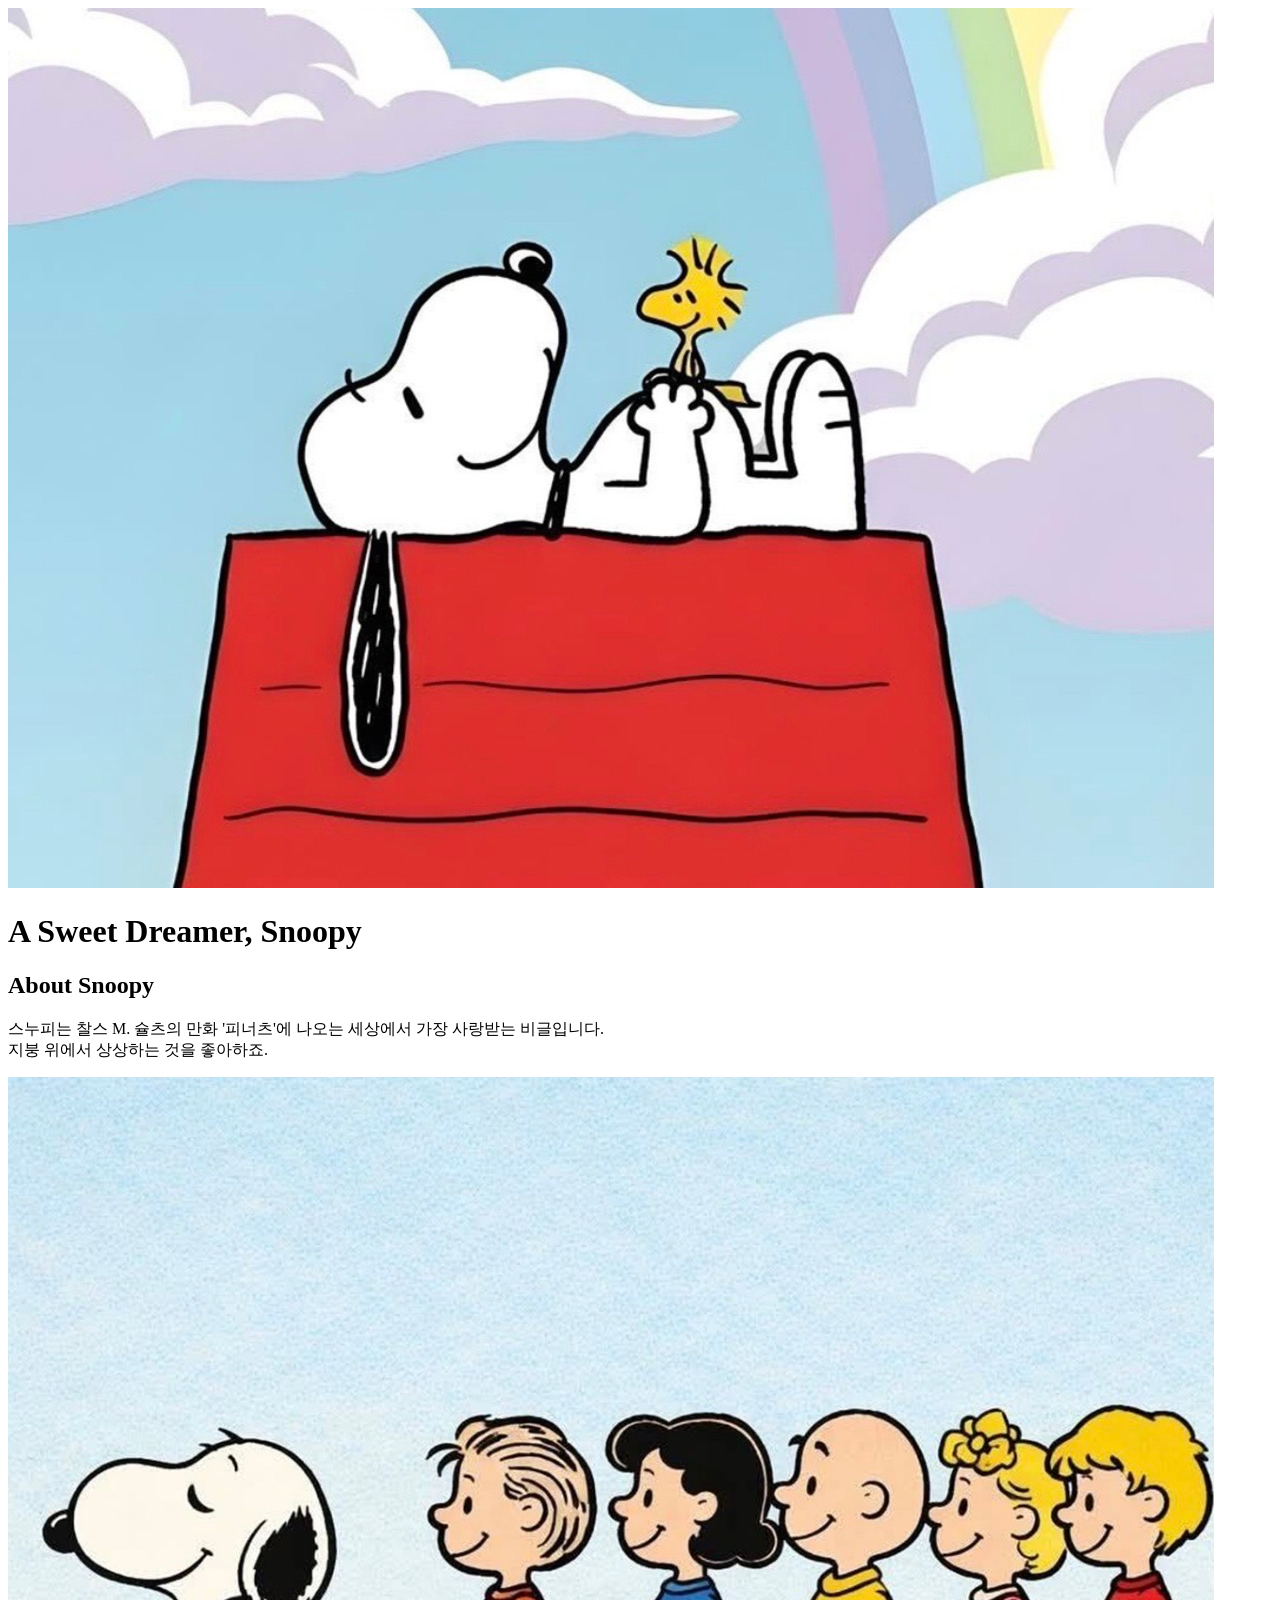
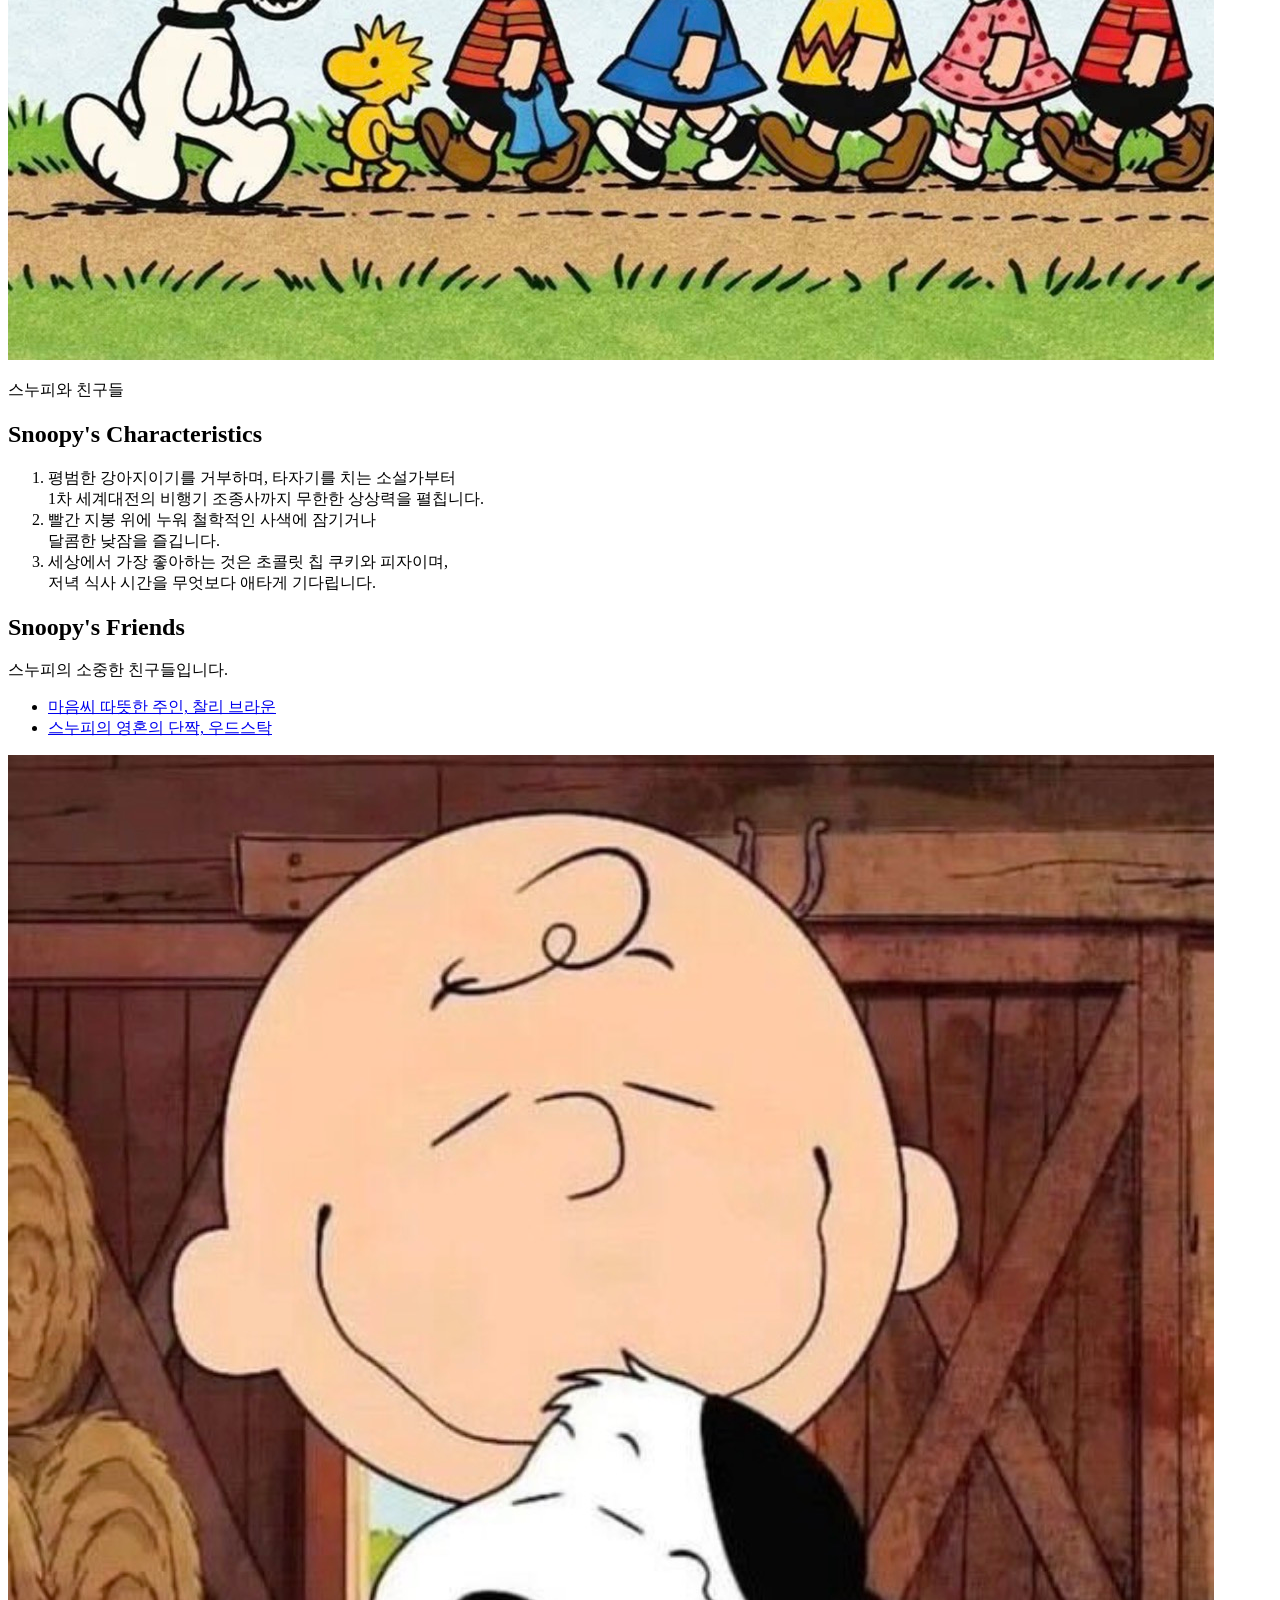
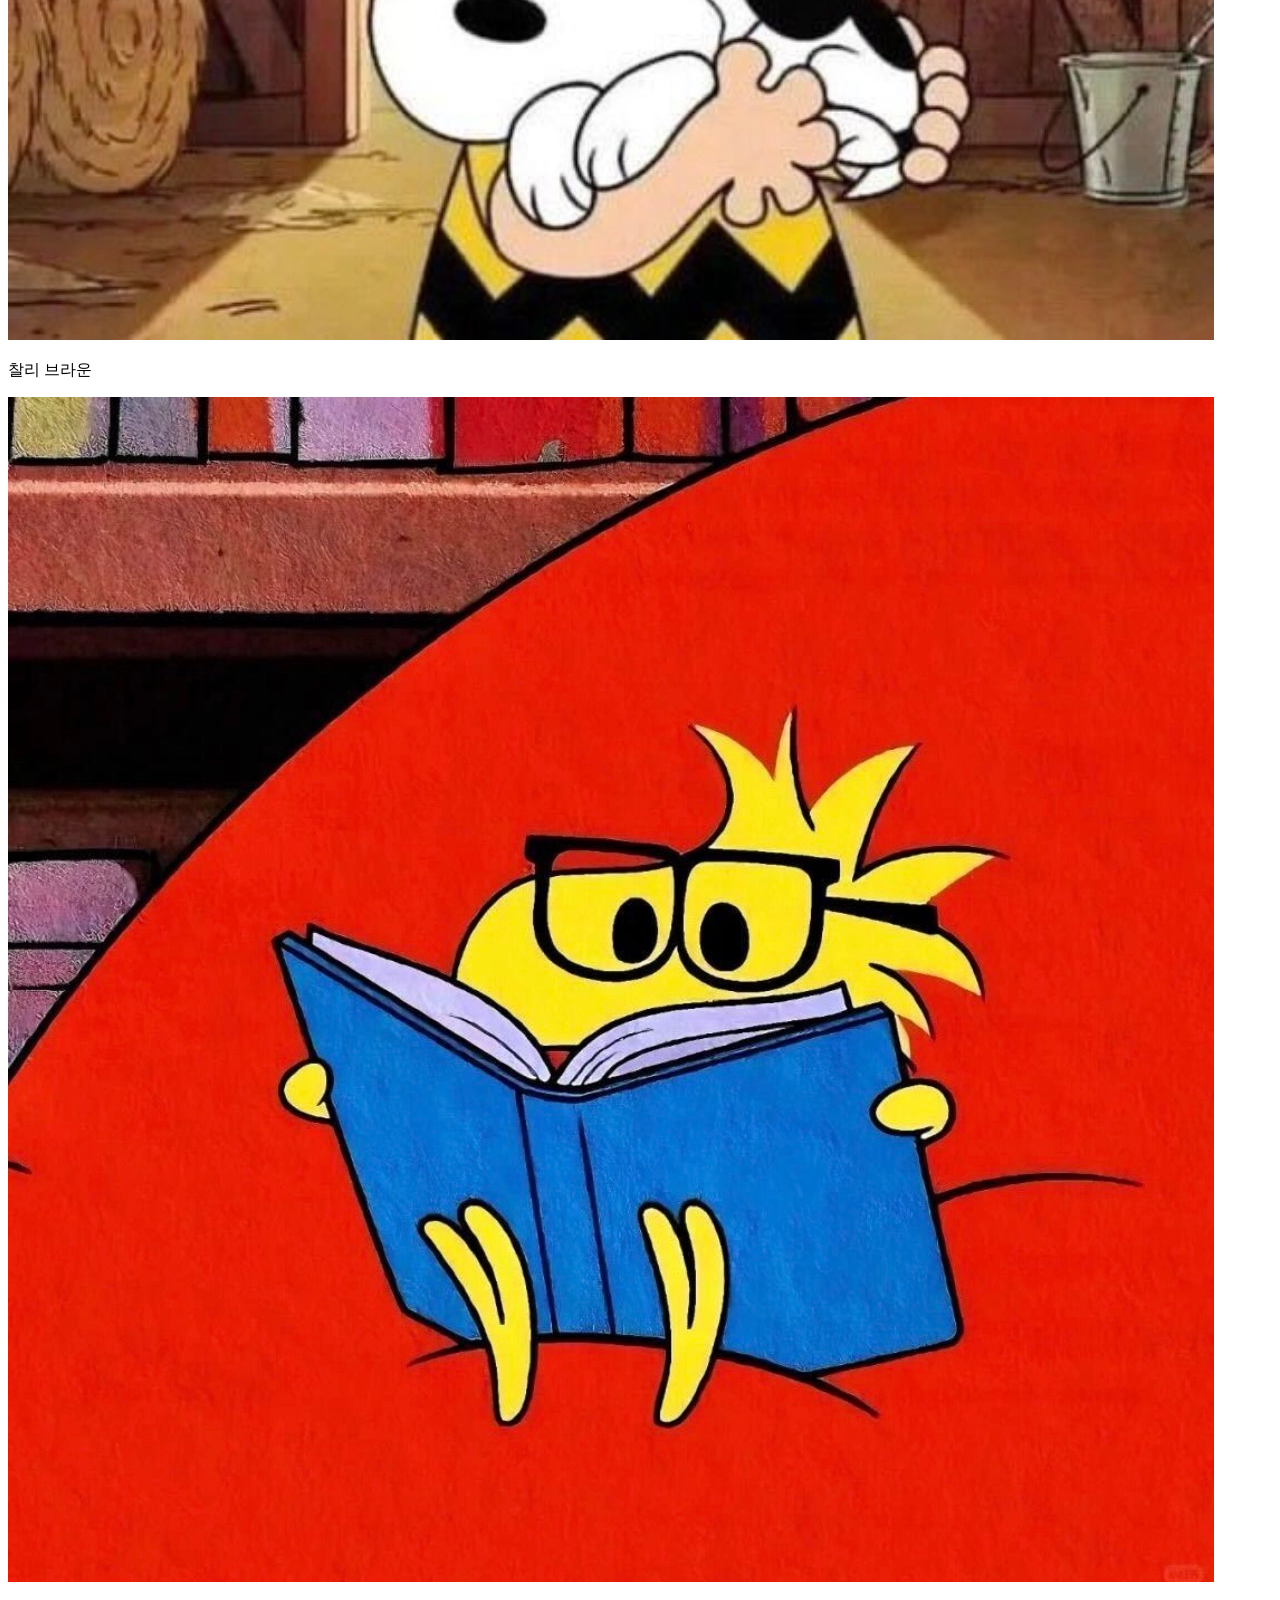
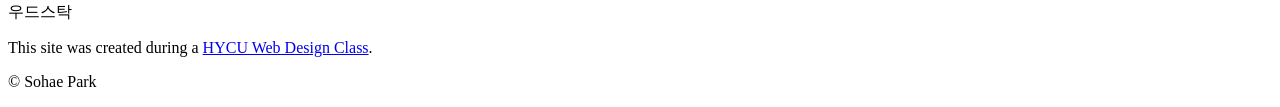
==== index.html @ 7eacfc7a "Create index.html" ====
<!DOCTYPE html>
<html lang="ko">
<head>
    <meta charset="utf-8">
    <meta name="description" content="세상에서 가장 사랑받는 비글, 스누피와 친구들을 소개하는 페이지입니다!">
    <title>Snoopy's World</title>
    <link rel="icon" href="images/snoopy.jpg">
    <link rel="preconnect" href="https://fonts.googleapis.com">
    <link rel="preconnect" href="https://fonts.gstatic.com" crossorigin>
    <link href="https://fonts.googleapis.com/css2?family=Jua&display=swap" rel="stylesheet">
    <link rel="stylesheet" href="css/hero.css">
</head>
<body>
    <header>
        <div class="sky-background">
            <div class="cloud cloud-1"></div>
            <div class="cloud cloud-2"></div>
            <div class="cloud cloud-3"></div>
        </div>
        <div class="header-content">
            <img src="images/snoopy.jpg" alt="스누피 프로필 사진" class="profile-pic">
            <h1>A Sweet Dreamer, Snoopy</h1>
        </div>
    </header>

    <main>
        <section>
            <h2>About Snoopy</h2>
            <p>스누피는 찰스 M. 슐츠의 만화 '피너츠'에 나오는 세상에서 가장 사랑받는 비글입니다.<br>지붕 위에서 상상하는 것을 좋아하죠.</p>
            <img src="images/all_friends.jpg" alt="피너츠 친구들 전체 사진" class="main-pic">
            <p class="caption">스누피와 친구들</p>
        </section>

        <section class="char-section">
            <h2>Snoopy's Characteristics</h2>
            <ol>
                <li>평범한 강아지이기를 거부하며, 타자기를 치는 소설가부터<br>1차 세계대전의 비행기 조종사까지 무한한 상상력을 펼칩니다.</li>
                <li>빨간 지붕 위에 누워 철학적인 사색에 잠기거나<br>달콤한 낮잠을 즐깁니다.</li>
                <li>세상에서 가장 좋아하는 것은 초콜릿 칩 쿠키와 피자이며, <br>저녁 식사 시간을 무엇보다 애타게 기다립니다.</li>
            </ol>
        </section>

        <section class="friends-section">
            <h2>Snoopy's Friends</h2>
            <p>스누피의 소중한 친구들입니다.</p>
            <ul>
                <li><a href="charlie.html">마음씨 따뜻한 주인, 찰리 브라운</a></li>
                <li><a href="woodstock.html">스누피의 영혼의 단짝, 우드스탁</a></li>
            </ul>
            <div class="friend-photos">
                <div class="friend-card">
                    <a href="charlie.html">
                        <img src="images/charlie.jpg" alt="찰리 브라운">
                    </a>
                    <p>찰리 브라운</p>
                </div>
                <div class="friend-card">
                    <a href="woodstock.html">
                        <img src="images/woodstock.jpg" alt="우드스탁">
                    </a>
                    <p>우드스탁</p>
                </div>
            </div>
        </section>
    </main>

    <footer>
        <p>This site was created during a <a href="https://www.hycu.ac.kr/user/nd/mainView.do" target="_blank">HYCU Web Design Class</a>.</p>
        <p>&copy; Sohae Park</p>
    </footer>
</body>
</html>
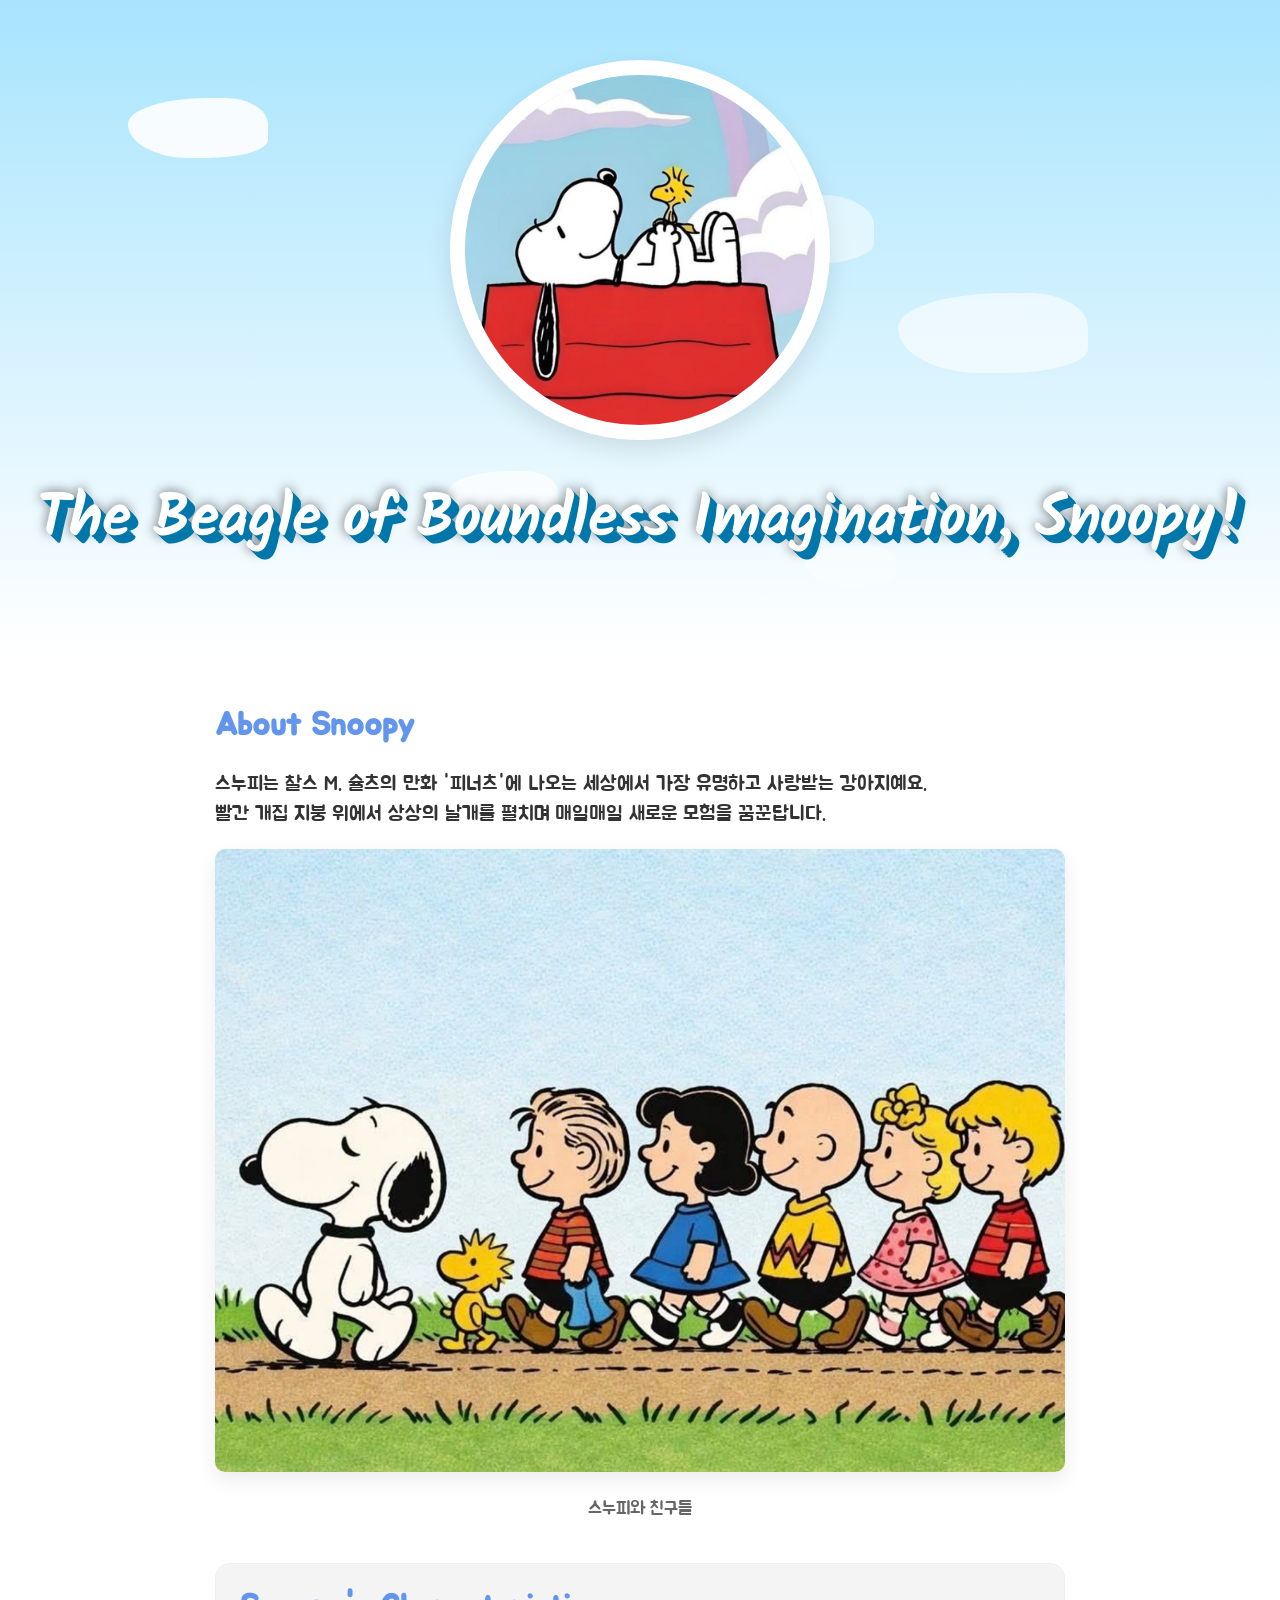
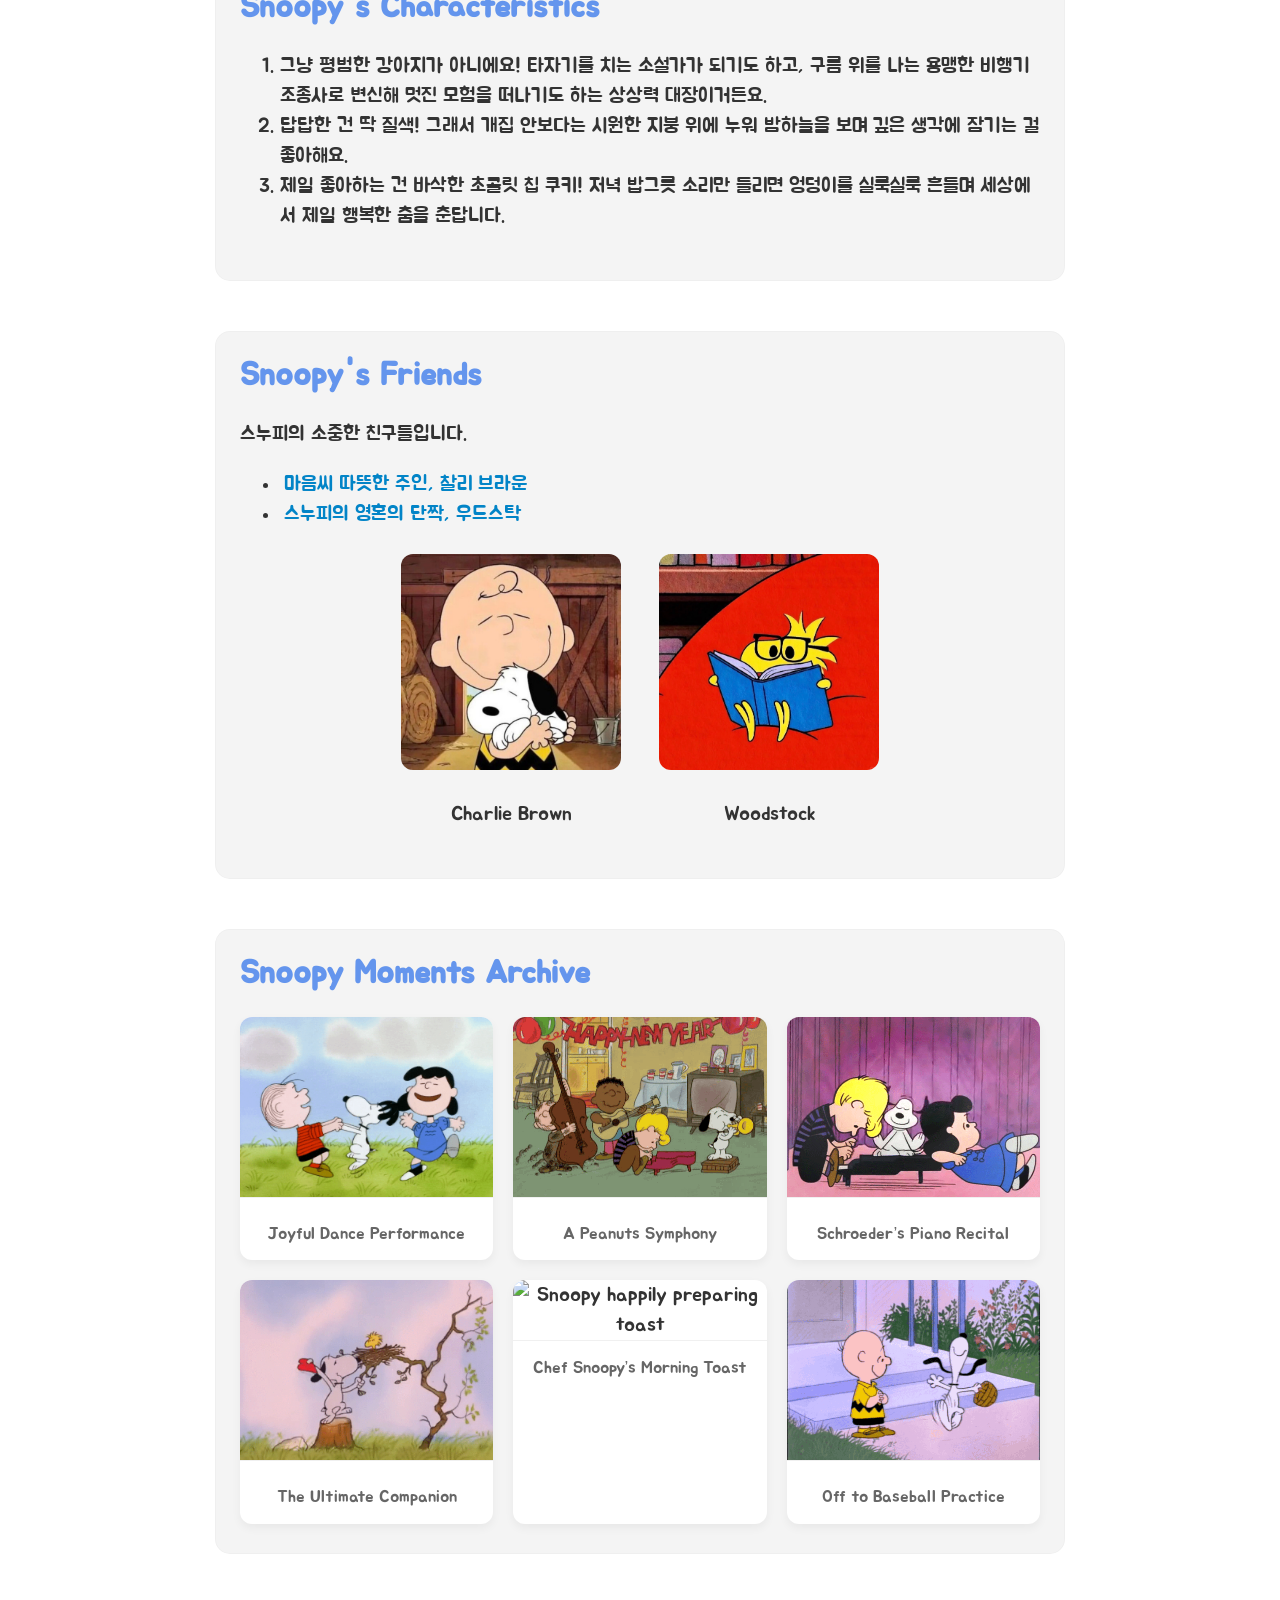
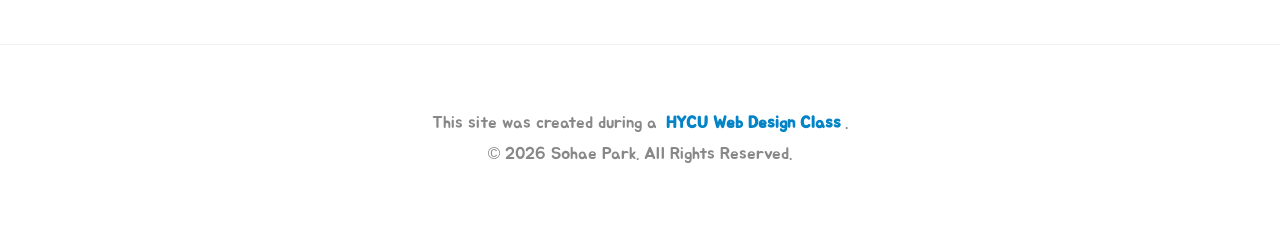
==== commit abdcc892: "Add files via upload Final Build: Refined User Interface and Fixed Navigation Logic" ====
--- a/index.html
+++ b/index.html
@@ -2,12 +2,20 @@
 <html lang="ko">
 <head>
     <meta charset="utf-8">
-    <meta name="description" content="세상에서 가장 사랑받는 비글, 스누피와 친구들을 소개하는 페이지입니다!">
+    <meta name="viewport" content="width=device-width, initial-scale=1.0">
+    <meta name="description" content="세상에서 가장 사랑받는 비글, 스누피와 친구들을 소개하는 아카이브 페이지입니다!">
+    
+    <meta property="og:title" content="Snoopy's World - Archive">
+    <meta property="og:description" content="스누피와 친구들의 소중한 순간들을 만나보세요.">
+    <meta property="og:image" content="images/snoopy.jpg">
+    <meta property="og:url" content="https://www.hycu.ac.kr">
+
     <title>Snoopy's World</title>
     <link rel="icon" href="images/snoopy.jpg">
+    
     <link rel="preconnect" href="https://fonts.googleapis.com">
     <link rel="preconnect" href="https://fonts.gstatic.com" crossorigin>
-    <link href="https://fonts.googleapis.com/css2?family=Jua&display=swap" rel="stylesheet">
+    <link href="https://fonts.googleapis.com/css2?family=Jua&family=Kalam:wght@700&display=swap" rel="stylesheet">
     <link rel="stylesheet" href="css/hero.css">
 </head>
 <body>
@@ -16,57 +24,91 @@
             <div class="cloud cloud-1"></div>
             <div class="cloud cloud-2"></div>
             <div class="cloud cloud-3"></div>
+            <div class="cloud cloud-4"></div>
+            <div class="cloud cloud-5"></div>
         </div>
         <div class="header-content">
-            <img src="images/snoopy.jpg" alt="스누피 프로필 사진" class="profile-pic">
-            <h1>A Sweet Dreamer, Snoopy</h1>
+            <img src="images/snoopy.jpg" alt="Snoopy profile resting on a doghouse" class="profile-pic">
+            <h1>The Beagle of Boundless Imagination, Snoopy!</h1>
         </div>
     </header>
 
     <main>
-        <section>
-            <h2>About Snoopy</h2>
-            <p>스누피는 찰스 M. 슐츠의 만화 '피너츠'에 나오는 세상에서 가장 사랑받는 비글입니다.<br>지붕 위에서 상상하는 것을 좋아하죠.</p>
-            <img src="images/all_friends.jpg" alt="피너츠 친구들 전체 사진" class="main-pic">
-            <p class="caption">스누피와 친구들</p>
-        </section>
+        <article>
+            <section>
+                <h2>About Snoopy</h2>
+                <p>스누피는 찰스 M. 슐츠의 만화 '피너츠'에 나오는 세상에서 가장 유명하고 사랑받는 강아지예요.<br>빨간 개집 지붕 위에서 상상의 날개를 펼치며 매일매일 새로운 모험을 꿈꾼답니다.</p>
+                <img src="images/all_friends.jpg" alt="The Peanuts gang walking together in a row" class="main-pic">
+                <p class="caption">스누피와 친구들</p>
+            </section>
 
-        <section class="char-section">
-            <h2>Snoopy's Characteristics</h2>
-            <ol>
-                <li>평범한 강아지이기를 거부하며, 타자기를 치는 소설가부터<br>1차 세계대전의 비행기 조종사까지 무한한 상상력을 펼칩니다.</li>
-                <li>빨간 지붕 위에 누워 철학적인 사색에 잠기거나<br>달콤한 낮잠을 즐깁니다.</li>
-                <li>세상에서 가장 좋아하는 것은 초콜릿 칩 쿠키와 피자이며, <br>저녁 식사 시간을 무엇보다 애타게 기다립니다.</li>
-            </ol>
-        </section>
+            <section class="char-section box-container">
+                <h2>Snoopy's Characteristics</h2>
+                <ol>
+                    <li>그냥 평범한 강아지가 아니에요! 타자기를 치는 소설가가 되기도 하고, 구름 위를 나는 용맹한 비행기 조종사로 변신해 멋진 모험을 떠나기도 하는 상상력 대장이거든요.</li>
+                    <li>답답한 건 딱 질색! 그래서 개집 안보다는 시원한 지붕 위에 누워 밤하늘을 보며 깊은 생각에 잠기는 걸 좋아해요.</li>
+                    <li>제일 좋아하는 건 바삭한 초콜릿 칩 쿠키! 저녁 밥그릇 소리만 들리면 엉덩이를 실룩실룩 흔들며 세상에서 제일 행복한 춤을 춘답니다.</li>
+                </ol>
+            </section>
 
-        <section class="friends-section">
-            <h2>Snoopy's Friends</h2>
-            <p>스누피의 소중한 친구들입니다.</p>
-            <ul>
-                <li><a href="charlie.html">마음씨 따뜻한 주인, 찰리 브라운</a></li>
-                <li><a href="woodstock.html">스누피의 영혼의 단짝, 우드스탁</a></li>
-            </ul>
-            <div class="friend-photos">
-                <div class="friend-card">
-                    <a href="charlie.html">
-                        <img src="images/charlie.jpg" alt="찰리 브라운">
-                    </a>
-                    <p>찰리 브라운</p>
+            <section class="friends-section box-container">
+                <h2>Snoopy's Friends</h2>
+                <p>스누피의 소중한 친구들입니다.</p>
+                <ul>
+                    <li><a href="charlie.html">마음씨 따뜻한 주인, 찰리 브라운</a></li>
+                    <li><a href="woodstock.html">스누피의 영혼의 단짝, 우드스탁</a></li>
+                </ul>
+                <div class="friend-photos">
+                    <div class="friend-card">
+                        <a href="charlie.html">
+                            <img src="images/charlie.jpg" alt="Charlie Brown hugging Snoopy">
+                        </a>
+                        <p>Charlie Brown</p>
+                    </div>
+                    <div class="friend-card">
+                        <a href="woodstock.html">
+                            <img src="images/woodstock.jpg" alt="Woodstock wearing glasses and reading a book">
+                        </a>
+                        <p>Woodstock</p>
+                    </div>
                 </div>
-                <div class="friend-card">
-                    <a href="woodstock.html">
-                        <img src="images/woodstock.jpg" alt="우드스탁">
-                    </a>
-                    <p>우드스탁</p>
+            </section>
+
+            <section class="archive-section box-container">
+                <h2>Snoopy Moments Archive</h2>
+                <div class="archive-grid">
+                    <div class="archive-item">
+                        <img src="images/snoopy-dance.gif" alt="Snoopy dancing with Lucy">
+                        <p>Joyful Dance Performance</p>
+                    </div>
+                    <div class="archive-item">
+                        <img src="images/peanuts-band.gif" alt="Snoopy and friends playing musical instruments">
+                        <p>A Peanuts Symphony</p>
+                    </div>
+                    <div class="archive-item">
+                        <img src="images/peanuts-gang.gif" alt="Schroeder playing the piano for the gang">
+                        <p>Schroeder’s Piano Recital</p>
+                    </div>
+                    <div class="archive-item">
+                        <img src="images/snoopy-woodstock.gif" alt="Snoopy looking at Woodstock in a nest">
+                        <p>The Ultimate Companion</p>
+                    </div>
+                    <div class="archive-item">
+                        <img src="images/snoopy-breakfast.gif" alt="Snoopy happily preparing toast">
+                        <p>Chef Snoopy’s Morning Toast</p>
+                    </div>
+                    <div class="archive-item">
+                        <img src="images/snoopy-baseball.gif" alt="Charlie Brown and Snoopy walking with a baseball glove">
+                        <p>Off to Baseball Practice</p>
+                    </div>
                 </div>
-            </div>
-        </section>
+            </section>
+        </article>
     </main>
 
     <footer>
-        <p>This site was created during a <a href="https://www.hycu.ac.kr/user/nd/mainView.do" target="_blank">HYCU Web Design Class</a>.</p>
-        <p>&copy; Sohae Park</p>
+        <p>This site was created during a <a href="https://www.hycu.ac.kr" target="_blank" rel="noopener noreferrer">HYCU Web Design Class</a>.</p>
+        <p>&copy; 2026 Sohae Park. All Rights Reserved.</p>
     </footer>
 </body>
-</html>
+</html>
--- a/css/hero.css
+++ b/css/hero.css
@@ -0,0 +1,126 @@
+:root {
+  --color-text-primary: #333333;
+  --color-accent: #6495ED;
+  --color-link: #0284c7;
+  --color-link-hover: #fef08a;
+  --color-caption: #666666;
+  --bg-sky-top: #A7E4FD; 
+  --bg-sky-bottom: #FFFFFF; 
+  --bg-section: #f4f4f4;
+  --font-main: "Jua", sans-serif;
+  --color-anim-title-blue-shadow: #0077AA; 
+}
+
+/* 📍 UX 보완: 부드러운 스크롤 효과 추가 */
+html {
+  scroll-behavior: smooth;
+}
+
+body {
+  margin: 0;
+  padding: 0;
+  font-family: var(--font-main);
+  font-size: 20px;
+  color: var(--color-text-primary);
+  line-height: 1.5;
+  -webkit-font-smoothing: antialiased; /* 폰트 렌더링 최적화 */
+}
+
+header {
+  position: relative;
+  overflow: hidden;
+  text-align: center;
+  padding: 60px 0 40px 0;
+}
+
+.sky-background {
+  position: absolute;
+  top: 0;
+  left: 0;
+  width: 100%;
+  height: 100%;
+  background: linear-gradient(180deg, var(--bg-sky-top) 0%, var(--bg-sky-bottom) 100%);
+  z-index: 0;
+}
+
+/* Cloud Animation: 버블형 디자인 유지 및 애니메이션 최적화 */
+.cloud {
+  position: absolute;
+  background: #ffffff;
+  border-radius: 65% 35% 50% 50% / 50% 50% 35% 65%;
+  opacity: 0.9;
+  filter: blur(0.5px);
+}
+
+.cloud-1 { width: 140px; height: 60px; top: 15%; left: 10%; animation: floatTwo 6s ease-in-out infinite; }
+.cloud-2 { width: 190px; height: 80px; top: 45%; right: 15%; opacity: 0.6; animation: floatTwo 8s ease-in-out infinite; }
+.cloud-3 { width: 110px; height: 50px; bottom: 20%; left: 35%; opacity: 0.7; animation: floatThree 7s ease-in-out infinite; }
+.cloud-4 { width: 170px; height: 70px; top: 30%; left: 55%; opacity: 0.5; animation: floatTwo 9s ease-in-out infinite reverse; }
+.cloud-5 { width: 90px; height: 40px; bottom: 10%; right: 30%; opacity: 0.4; animation: floatThree 10s ease-in-out infinite; }
+
+@keyframes floatTwo { 0%, 100% { transform: translateY(0) scale(1); } 50% { transform: translateY(-25px) scale(0.97); } }
+@keyframes floatThree { 0%, 100% { transform: translateY(0) scale(1); } 50% { transform: translateY(-15px) scale(1.02); } }
+
+.header-content { position: relative; z-index: 1; }
+.profile-pic { width: 350px; height: 350px; border-radius: 50%; object-fit: cover; border: 15px solid white; box-shadow: 0 10px 25px rgba(0,0,0,0.1); }
+
+header h1 {
+  margin-top: 20px;
+  font-size: 3em; 
+  font-family: 'Kalam', cursive;
+  font-weight: 700;
+  color: #ffffff;
+  text-shadow: 2px 2px 0 var(--color-anim-title-blue-shadow), 4px 4px 0 var(--color-anim-title-blue-shadow), 6px 6px 0 var(--color-anim-title-blue-shadow), 8px 8px 0 var(--color-anim-title-blue-shadow), 0 0 12px rgba(0, 0, 0, 0.6); 
+  line-height: 1.2; letter-spacing: -0.01em; padding: 15px 0; 
+}
+
+main { max-width: 850px; margin: 0 auto; padding: 40px 20px; }
+h2 { font-size: 32px; color: var(--color-accent); margin: 10px 10px 20px 0; }
+
+.main-pic { width: 100%; height: auto; border-radius: 10px; box-shadow: 0 8px 20px rgba(0,0,0,0.08); }
+p.caption { color: var(--color-caption); font-size: 0.9em; margin: 15px 0 40px 0; text-align: center; }
+
+/* 📍 리팩토링: 공통 박스 레이아웃의 시각적 안정성 강화 */
+.box-container {
+  background-color: var(--bg-section);
+  border-radius: 15px;
+  padding: 10px 25px 30px 25px;
+  margin-bottom: 50px;
+  box-shadow: inset 0 0 0 1px rgba(0,0,0,0.02); /* 미세한 테두리로 디테일 추가 */
+}
+
+.friend-photos { display: flex; flex-wrap: wrap; gap: 30px; margin-top: 25px; justify-content: center; }
+.friend-card { text-align: center; }
+.friend-card img { width: 220px; height: auto; border-radius: 12px; transition: all 0.3s cubic-bezier(0.4, 0, 0.2, 1); }
+.friend-card img:hover { transform: scale(1.03); box-shadow: 0 12px 24px rgba(0,0,0,0.12); }
+
+a { color: var(--color-link); text-decoration: none; transition: all 0.2s ease; padding: 2px 4px; border-radius: 4px; }
+a:hover { background-color: var(--color-link-hover); color: var(--color-text-primary); }
+
+/* 📍 UX 보완: 클릭 시 눌리는 피드백 추가 */
+.back-btn { 
+    display: inline-block; margin-top: 20px; padding: 14px 30px; 
+    background-color: #bae6fd; color: #0369a1; 
+    border: none; border-radius: 30px; font-weight: bold; 
+    transition: all 0.2s ease; box-shadow: 0 4px 6px rgba(0,0,0,0.05); 
+}
+.back-btn:hover { background-color: #7dd3fc; transform: translateY(-2px); box-shadow: 0 6px 12px rgba(0,0,0,0.1); }
+.back-btn:active { transform: translateY(1px); box-shadow: 0 2px 4px rgba(0,0,0,0.05); }
+
+/* 📍 Grid Layout 최적화 */
+.archive-grid { display: grid; grid-template-columns: repeat(3, 1fr); gap: 20px; margin-top: 20px; }
+.archive-item { 
+    background-color: #ffffff; border-radius: 12px; overflow: hidden; 
+    box-shadow: 0 4px 10px rgba(0,0,0,0.05); text-align: center; 
+    transition: all 0.3s ease; 
+}
+.archive-item:hover { transform: translateY(-5px); box-shadow: 0 15px 30px rgba(0,0,0,0.1); }
+.archive-item img { width: 100%; height: 180px; object-fit: cover; border-bottom: 1px solid #f0f0f0; }
+.archive-item p { font-size: 0.85em; color: #666666; margin: 15px 10px; line-height: 1.4; }
+
+@media (max-width: 768px) { .archive-grid { grid-template-columns: repeat(2, 1fr); } main { padding: 20px; } }
+@media (max-width: 480px) { .archive-grid { grid-template-columns: 1fr; } .profile-pic { width: 280px; height: 280px; } }
+
+footer { background-color: var(--bg-sky-bottom); color: #888; text-align: center; padding: 60px 20px; font-size: 0.85em; border-top: 1px solid #f0f0f0; }
+footer p { margin: 5px 0; }
+footer a { color: var(--color-link); font-weight: bold; }
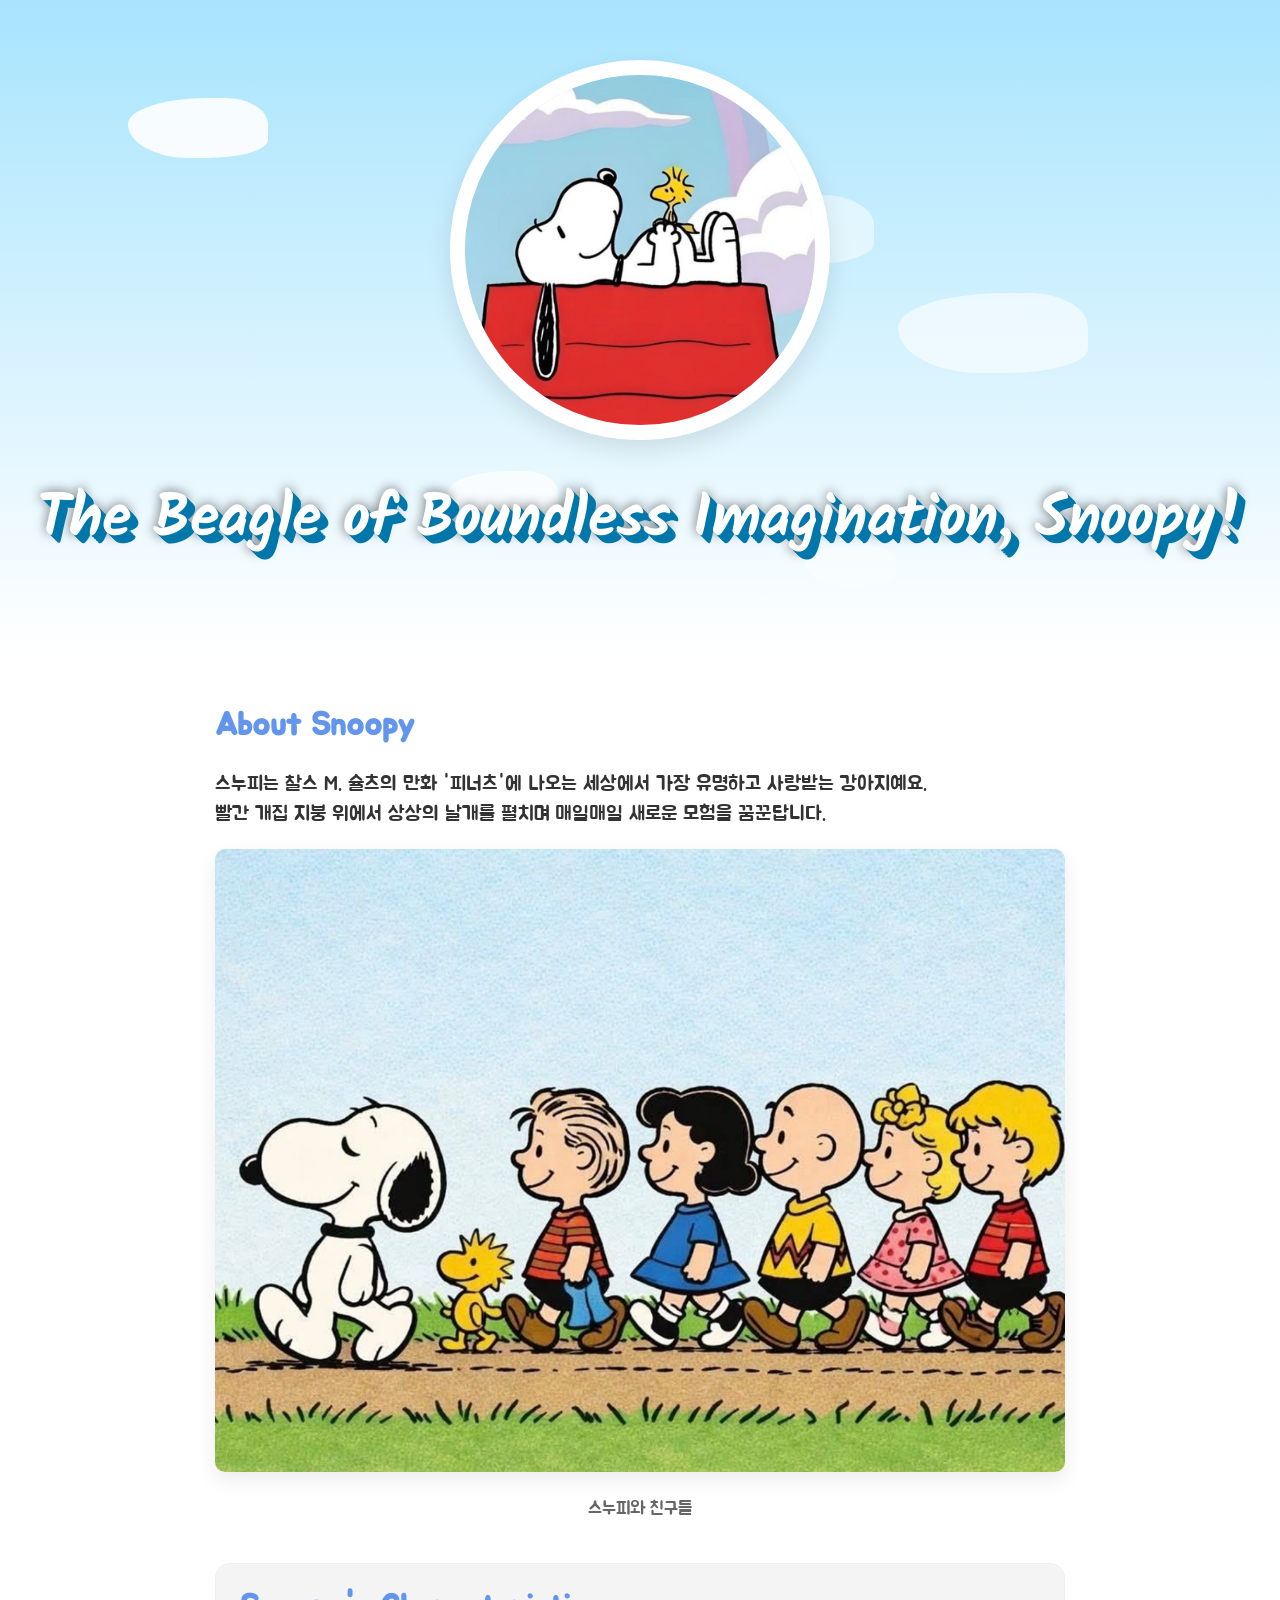
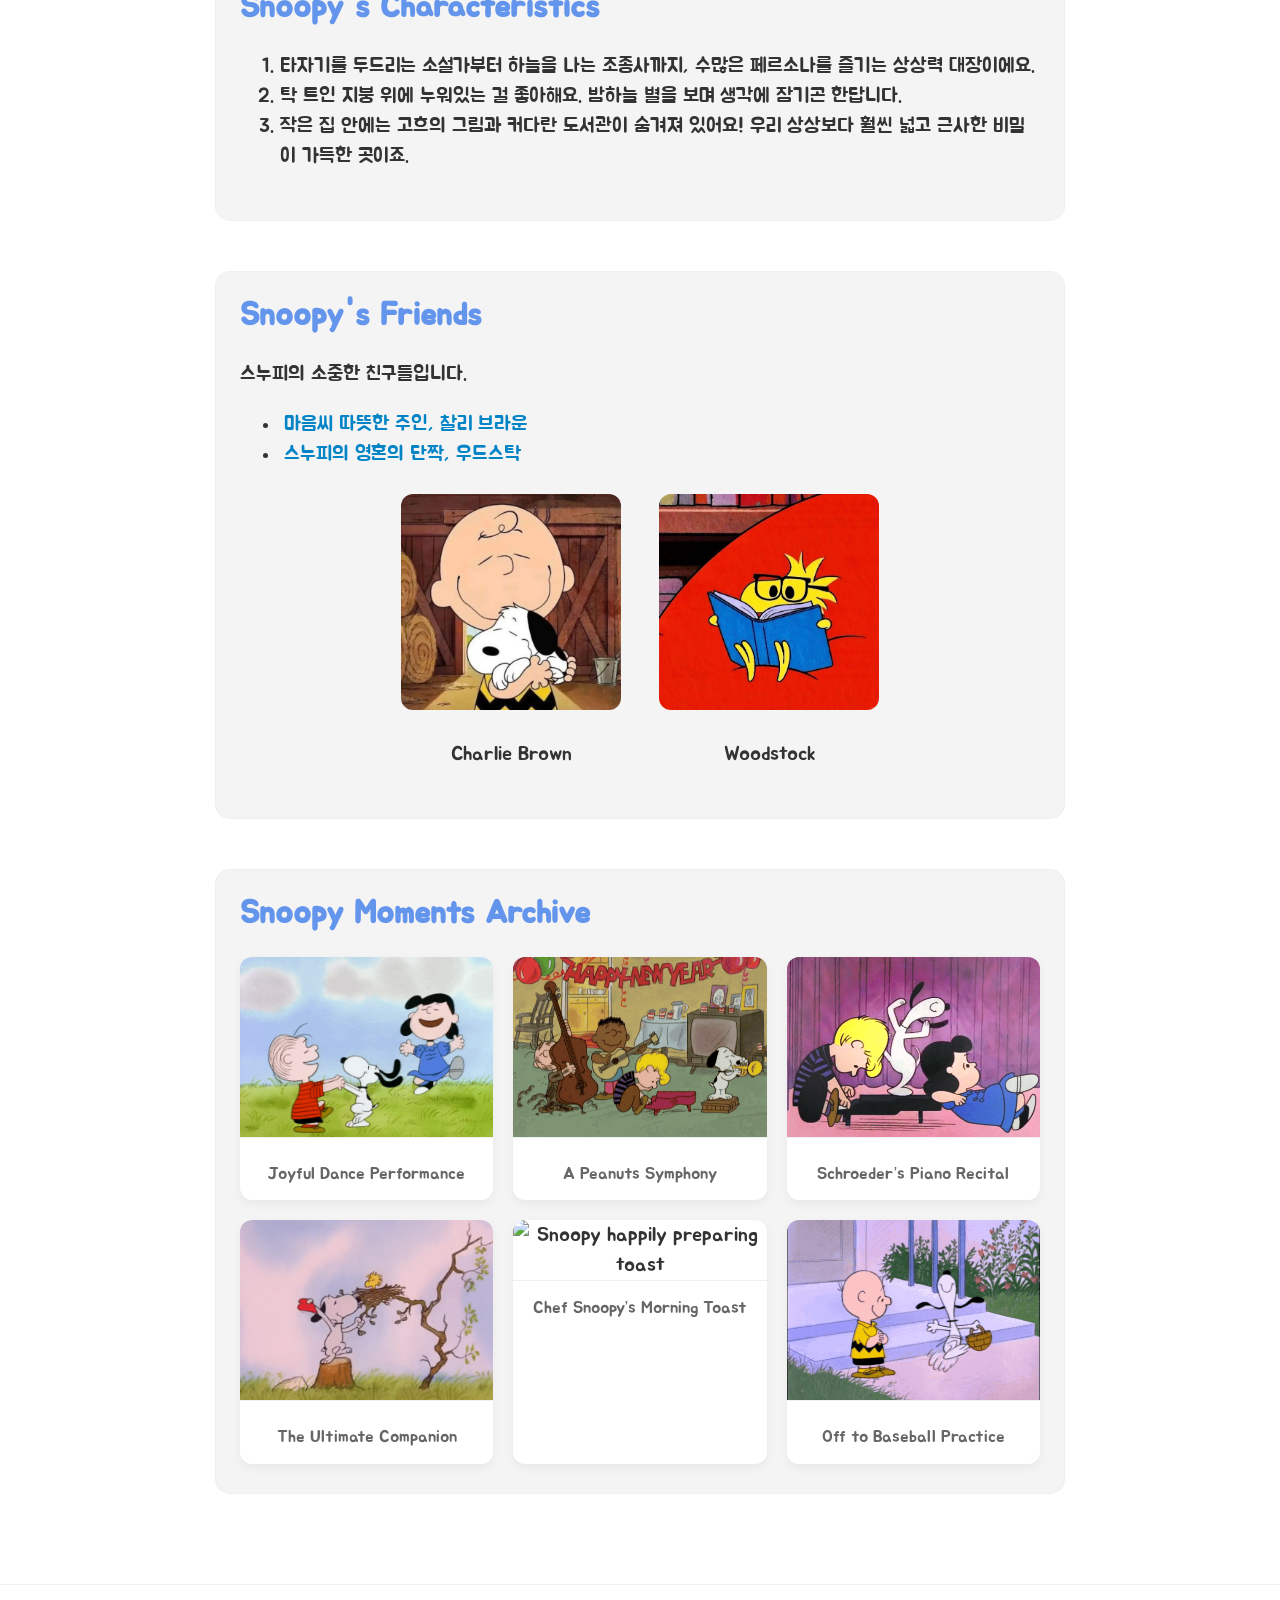
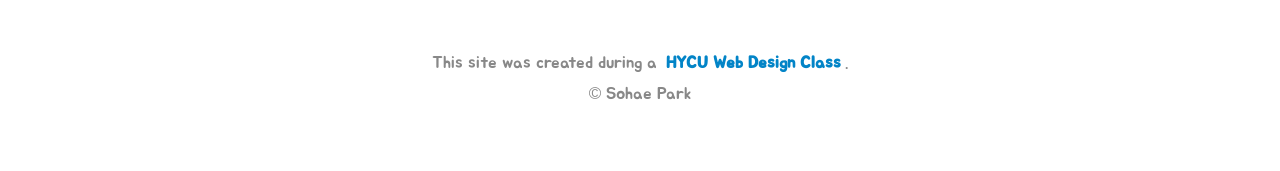
==== commit 66e2efbd: "Add files via upload" ====
--- a/index.html
+++ b/index.html
@@ -45,9 +45,9 @@
             <section class="char-section box-container">
                 <h2>Snoopy's Characteristics</h2>
                 <ol>
-                    <li>그냥 평범한 강아지가 아니에요! 타자기를 치는 소설가가 되기도 하고, 구름 위를 나는 용맹한 비행기 조종사로 변신해 멋진 모험을 떠나기도 하는 상상력 대장이거든요.</li>
-                    <li>답답한 건 딱 질색! 그래서 개집 안보다는 시원한 지붕 위에 누워 밤하늘을 보며 깊은 생각에 잠기는 걸 좋아해요.</li>
-                    <li>제일 좋아하는 건 바삭한 초콜릿 칩 쿠키! 저녁 밥그릇 소리만 들리면 엉덩이를 실룩실룩 흔들며 세상에서 제일 행복한 춤을 춘답니다.</li>
+                    <li>타자기를 두드리는 소설가부터 하늘을 나는 조종사까지, 수많은 페르소나를 즐기는 상상력 대장이에요.</li>
+                    <li>탁 트인 지붕 위에 누워있는 걸 좋아해요. 밤하늘 별을 보며 생각에 잠기곤 한답니다.</li>
+                    <li>작은 집 안에는 고흐의 그림과 커다란 도서관이 숨겨져 있어요! 우리 상상보다 훨씬 넓고 근사한 비밀이 가득한 곳이죠.</li>
                 </ol>
             </section>
 
@@ -108,7 +108,7 @@
 
     <footer>
         <p>This site was created during a <a href="https://www.hycu.ac.kr" target="_blank" rel="noopener noreferrer">HYCU Web Design Class</a>.</p>
-        <p>&copy; 2026 Sohae Park. All Rights Reserved.</p>
+        <p>&copy; Sohae Park</p>
     </footer>
 </body>
 </html>
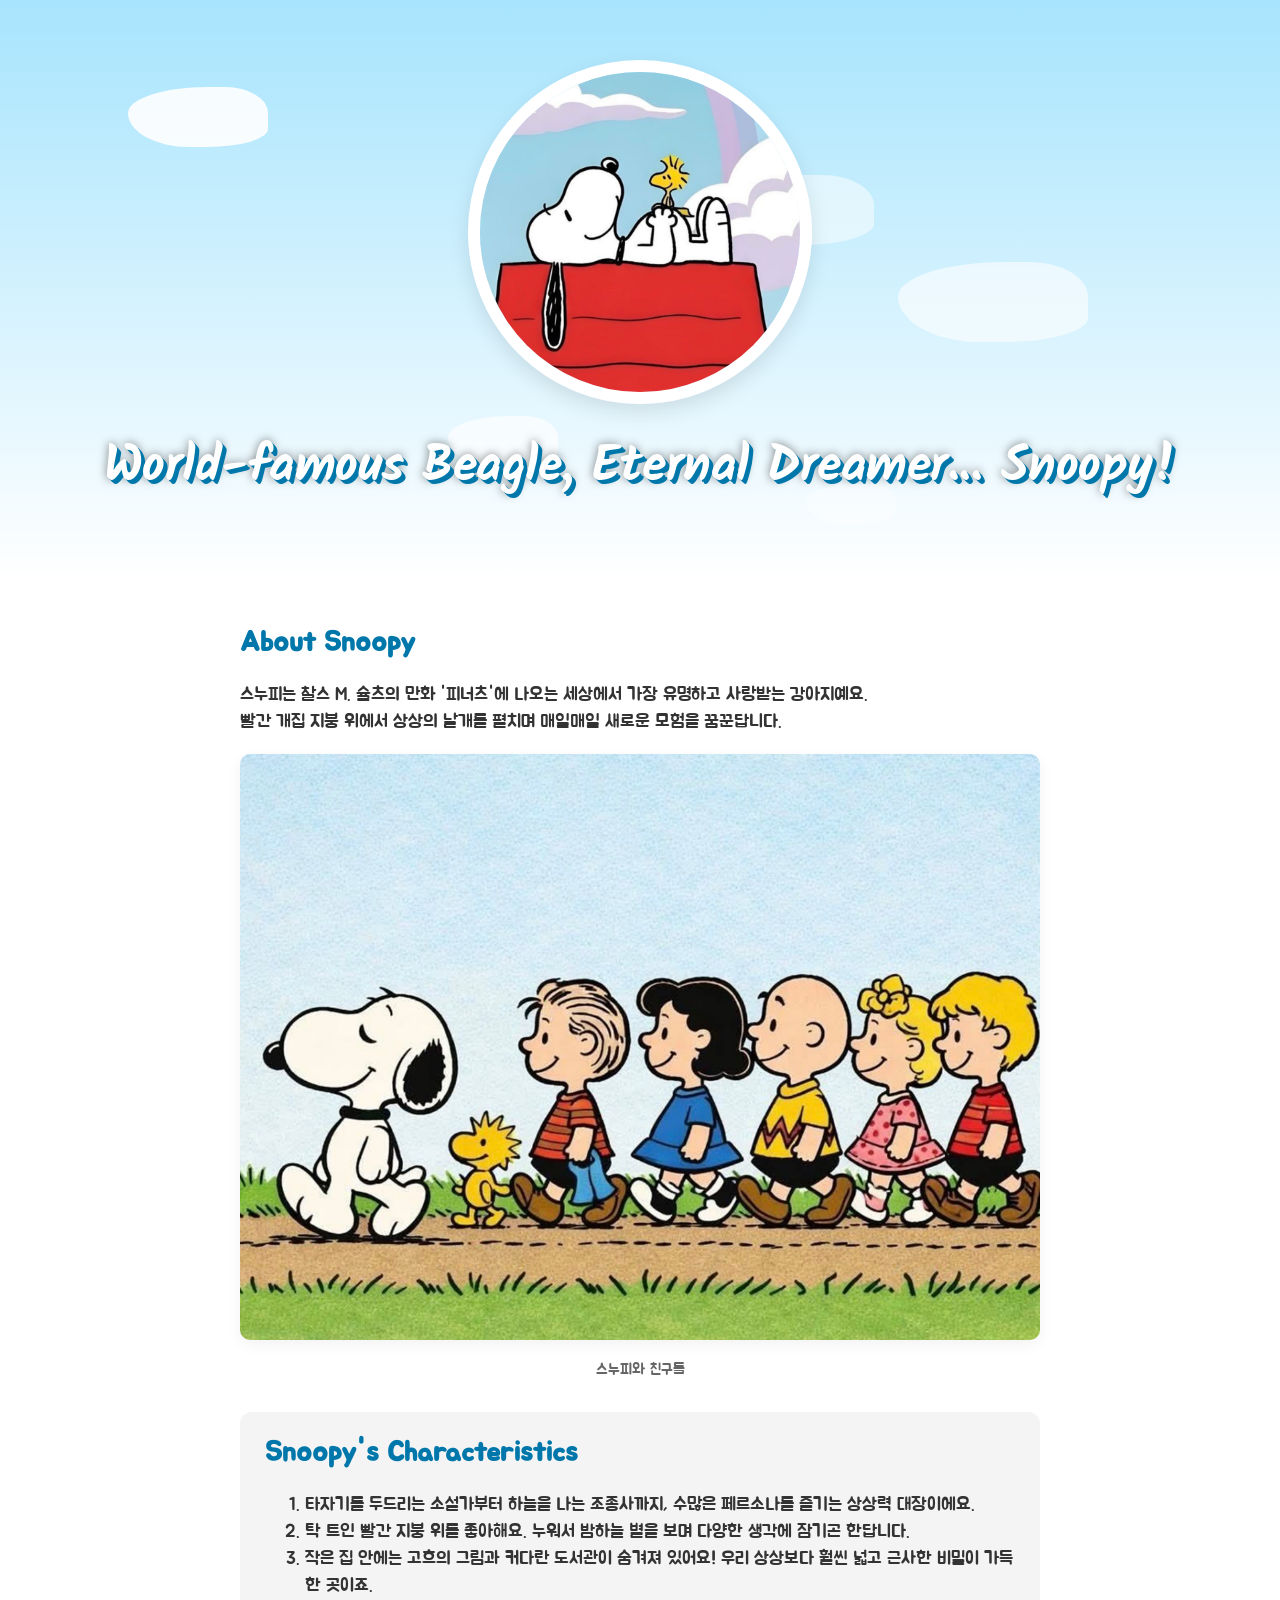
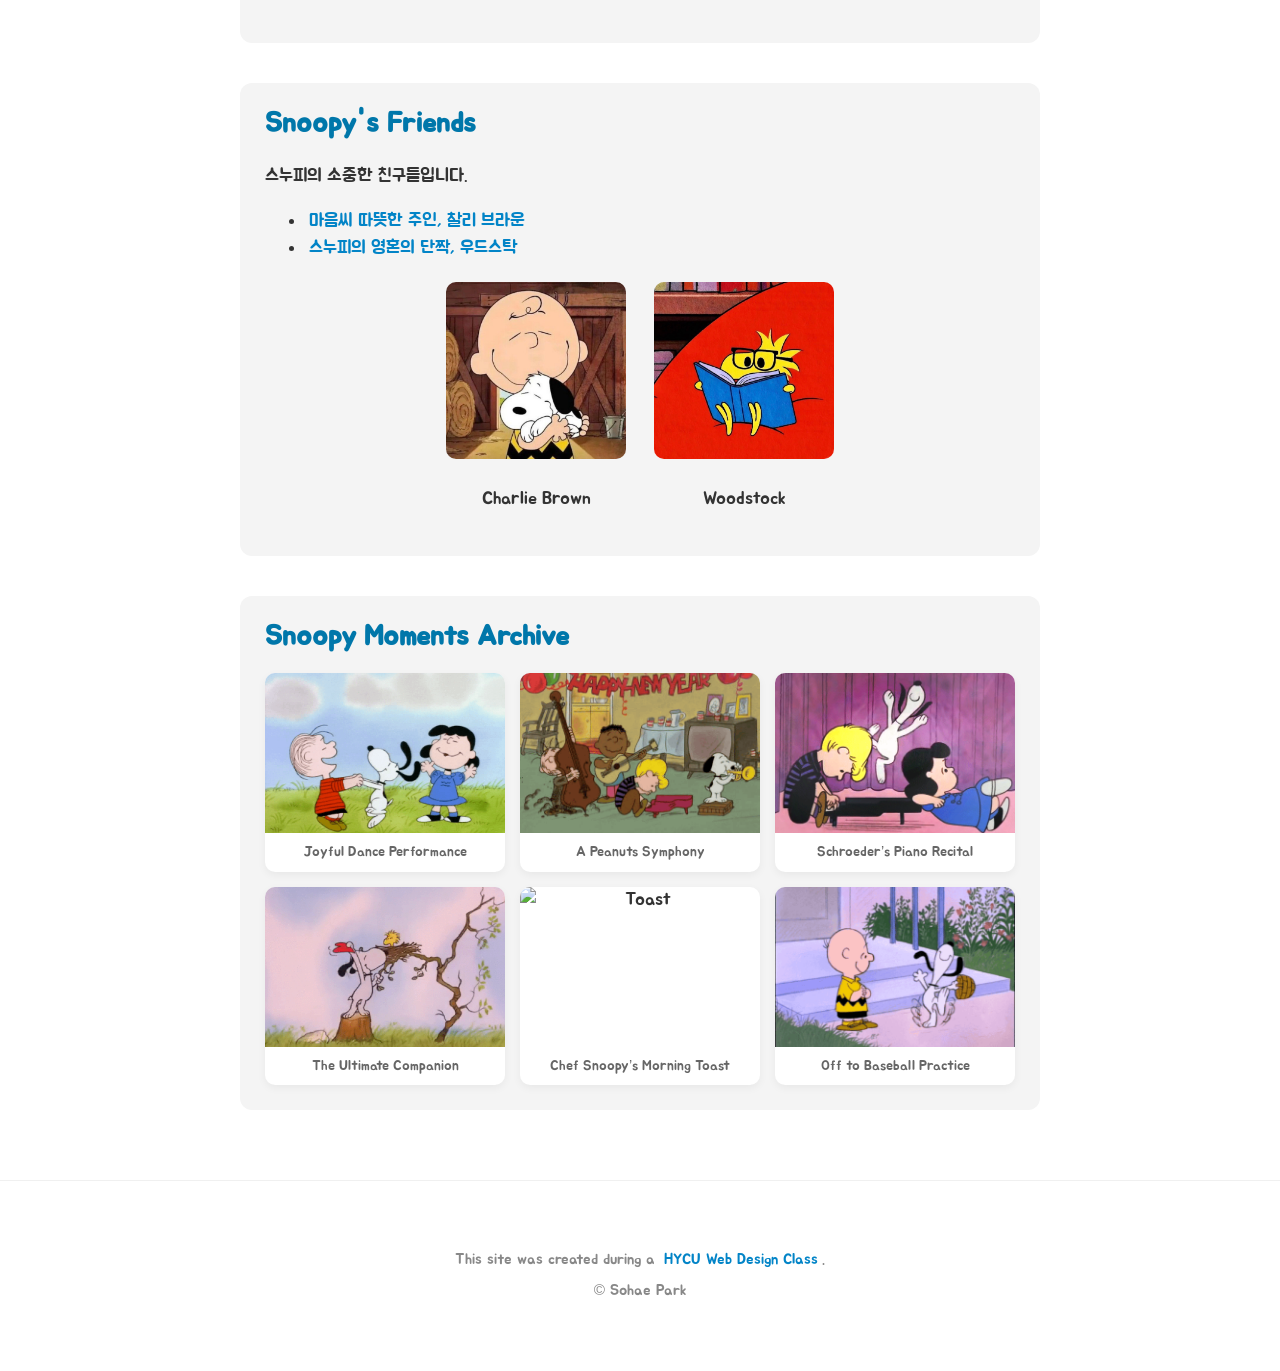
==== commit f0094a62: "Add files via upload Update project files" ====
--- a/index.html
+++ b/index.html
@@ -4,15 +4,12 @@
     <meta charset="utf-8">
     <meta name="viewport" content="width=device-width, initial-scale=1.0">
     <meta name="description" content="세상에서 가장 사랑받는 비글, 스누피와 친구들을 소개하는 아카이브 페이지입니다!">
-    
     <meta property="og:title" content="Snoopy's World - Archive">
     <meta property="og:description" content="스누피와 친구들의 소중한 순간들을 만나보세요.">
     <meta property="og:image" content="images/snoopy.jpg">
     <meta property="og:url" content="https://www.hycu.ac.kr">
-
     <title>Snoopy's World</title>
     <link rel="icon" href="images/snoopy.jpg">
-    
     <link rel="preconnect" href="https://fonts.googleapis.com">
     <link rel="preconnect" href="https://fonts.gstatic.com" crossorigin>
     <link href="https://fonts.googleapis.com/css2?family=Jua&family=Kalam:wght@700&display=swap" rel="stylesheet">
@@ -28,29 +25,26 @@
             <div class="cloud cloud-5"></div>
         </div>
         <div class="header-content">
-            <img src="images/snoopy.jpg" alt="Snoopy profile resting on a doghouse" class="profile-pic">
-            <h1>The Beagle of Boundless Imagination, Snoopy!</h1>
+            <img src="images/snoopy.jpg" alt="Snoopy profile" class="profile-pic">
+            <h1>World-famous Beagle, Eternal Dreamer... Snoopy!</h1>
         </div>
     </header>
-
     <main>
         <article>
             <section>
                 <h2>About Snoopy</h2>
                 <p>스누피는 찰스 M. 슐츠의 만화 '피너츠'에 나오는 세상에서 가장 유명하고 사랑받는 강아지예요.<br>빨간 개집 지붕 위에서 상상의 날개를 펼치며 매일매일 새로운 모험을 꿈꾼답니다.</p>
-                <img src="images/all_friends.jpg" alt="The Peanuts gang walking together in a row" class="main-pic">
+                <img src="images/all_friends.jpg" alt="Peanuts gang" class="main-pic">
                 <p class="caption">스누피와 친구들</p>
             </section>
-
             <section class="char-section box-container">
                 <h2>Snoopy's Characteristics</h2>
                 <ol>
                     <li>타자기를 두드리는 소설가부터 하늘을 나는 조종사까지, 수많은 페르소나를 즐기는 상상력 대장이에요.</li>
-                    <li>탁 트인 지붕 위에 누워있는 걸 좋아해요. 밤하늘 별을 보며 생각에 잠기곤 한답니다.</li>
+                    <li>탁 트인 빨간 지붕 위를 좋아해요. 누워서 밤하늘 별을 보며 다양한 생각에 잠기곤 한답니다.</li>
                     <li>작은 집 안에는 고흐의 그림과 커다란 도서관이 숨겨져 있어요! 우리 상상보다 훨씬 넓고 근사한 비밀이 가득한 곳이죠.</li>
                 </ol>
             </section>
-
             <section class="friends-section box-container">
                 <h2>Snoopy's Friends</h2>
                 <p>스누피의 소중한 친구들입니다.</p>
@@ -61,51 +55,49 @@
                 <div class="friend-photos">
                     <div class="friend-card">
                         <a href="charlie.html">
-                            <img src="images/charlie.jpg" alt="Charlie Brown hugging Snoopy">
+                            <img src="images/charlie.jpg" alt="Charlie Brown">
                         </a>
                         <p>Charlie Brown</p>
                     </div>
                     <div class="friend-card">
                         <a href="woodstock.html">
-                            <img src="images/woodstock.jpg" alt="Woodstock wearing glasses and reading a book">
+                            <img src="images/woodstock.jpg" alt="Woodstock">
                         </a>
                         <p>Woodstock</p>
                     </div>
                 </div>
             </section>
-
             <section class="archive-section box-container">
                 <h2>Snoopy Moments Archive</h2>
                 <div class="archive-grid">
                     <div class="archive-item">
-                        <img src="images/snoopy-dance.gif" alt="Snoopy dancing with Lucy">
+                        <img src="images/snoopy-dance.gif" alt="Dance">
                         <p>Joyful Dance Performance</p>
                     </div>
                     <div class="archive-item">
-                        <img src="images/peanuts-band.gif" alt="Snoopy and friends playing musical instruments">
+                        <img src="images/peanuts-band.gif" alt="Band">
                         <p>A Peanuts Symphony</p>
                     </div>
                     <div class="archive-item">
-                        <img src="images/peanuts-gang.gif" alt="Schroeder playing the piano for the gang">
+                        <img src="images/peanuts-gang.gif" alt="Piano">
                         <p>Schroeder’s Piano Recital</p>
                     </div>
                     <div class="archive-item">
-                        <img src="images/snoopy-woodstock.gif" alt="Snoopy looking at Woodstock in a nest">
+                        <img src="images/snoopy-woodstock.gif" alt="Companion">
                         <p>The Ultimate Companion</p>
                     </div>
                     <div class="archive-item">
-                        <img src="images/snoopy-breakfast.gif" alt="Snoopy happily preparing toast">
+                        <img src="images/snoopy-breakfast.gif" alt="Toast">
                         <p>Chef Snoopy’s Morning Toast</p>
                     </div>
                     <div class="archive-item">
-                        <img src="images/snoopy-baseball.gif" alt="Charlie Brown and Snoopy walking with a baseball glove">
+                        <img src="images/snoopy-baseball.gif" alt="Baseball">
                         <p>Off to Baseball Practice</p>
                     </div>
                 </div>
             </section>
         </article>
     </main>
-
     <footer>
         <p>This site was created during a <a href="https://www.hycu.ac.kr" target="_blank" rel="noopener noreferrer">HYCU Web Design Class</a>.</p>
         <p>&copy; Sohae Park</p>
--- a/css/hero.css
+++ b/css/hero.css
@@ -1,6 +1,6 @@
 :root {
   --color-text-primary: #333333;
-  --color-accent: #6495ED;
+  --color-accent: #0077AA; 
   --color-link: #0284c7;
   --color-link-hover: #fef08a;
   --color-caption: #666666;
@@ -11,116 +11,93 @@
   --color-anim-title-blue-shadow: #0077AA; 
 }
 
-/* 📍 UX 보완: 부드러운 스크롤 효과 추가 */
-html {
-  scroll-behavior: smooth;
+html { scroll-behavior: smooth; }
+
+body {
+  margin: 0; padding: 0;
+  font-family: var(--font-main);
+  font-size: 18px;
+  color: var(--color-text-primary);
+  line-height: 1.5;
+  -webkit-font-smoothing: antialiased;
 }
 
-body {
-  margin: 0;
-  padding: 0;
-  font-family: var(--font-main);
-  font-size: 20px;
-  color: var(--color-text-primary);
-  line-height: 1.5;
-  -webkit-font-smoothing: antialiased; /* 폰트 렌더링 최적화 */
-}
+header { position: relative; overflow: hidden; text-align: center; padding: 60px 0 40px 0; }
+.sky-background { position: absolute; top: 0; left: 0; width: 100%; height: 100%; background: linear-gradient(180deg, var(--bg-sky-top) 0%, var(--bg-sky-bottom) 100%); z-index: 0; }
 
-header {
-  position: relative;
-  overflow: hidden;
-  text-align: center;
-  padding: 60px 0 40px 0;
-}
-
-.sky-background {
-  position: absolute;
-  top: 0;
-  left: 0;
-  width: 100%;
-  height: 100%;
-  background: linear-gradient(180deg, var(--bg-sky-top) 0%, var(--bg-sky-bottom) 100%);
-  z-index: 0;
-}
-
-/* Cloud Animation: 버블형 디자인 유지 및 애니메이션 최적화 */
-.cloud {
-  position: absolute;
-  background: #ffffff;
-  border-radius: 65% 35% 50% 50% / 50% 50% 35% 65%;
-  opacity: 0.9;
-  filter: blur(0.5px);
-}
-
+.cloud { position: absolute; background: #ffffff; border-radius: 65% 35% 50% 50% / 50% 50% 35% 65%; opacity: 0.9; filter: blur(0.5px); }
 .cloud-1 { width: 140px; height: 60px; top: 15%; left: 10%; animation: floatTwo 6s ease-in-out infinite; }
 .cloud-2 { width: 190px; height: 80px; top: 45%; right: 15%; opacity: 0.6; animation: floatTwo 8s ease-in-out infinite; }
 .cloud-3 { width: 110px; height: 50px; bottom: 20%; left: 35%; opacity: 0.7; animation: floatThree 7s ease-in-out infinite; }
 .cloud-4 { width: 170px; height: 70px; top: 30%; left: 55%; opacity: 0.5; animation: floatTwo 9s ease-in-out infinite reverse; }
 .cloud-5 { width: 90px; height: 40px; bottom: 10%; right: 30%; opacity: 0.4; animation: floatThree 10s ease-in-out infinite; }
 
-@keyframes floatTwo { 0%, 100% { transform: translateY(0) scale(1); } 50% { transform: translateY(-25px) scale(0.97); } }
-@keyframes floatThree { 0%, 100% { transform: translateY(0) scale(1); } 50% { transform: translateY(-15px) scale(1.02); } }
+@keyframes floatTwo { 0%, 100% { transform: translateY(0) scale(1); } 50% { transform: translateY(-20px) scale(0.97); } }
+@keyframes floatThree { 0%, 100% { transform: translateY(0) scale(1); } 50% { transform: translateY(-12px) scale(1.02); } }
 
 .header-content { position: relative; z-index: 1; }
-.profile-pic { width: 350px; height: 350px; border-radius: 50%; object-fit: cover; border: 15px solid white; box-shadow: 0 10px 25px rgba(0,0,0,0.1); }
+.profile-pic { width: 320px; height: 320px; border-radius: 50%; object-fit: cover; border: 12px solid white; box-shadow: 0 8px 20px rgba(0,0,0,0.1); }
 
 header h1 {
-  margin-top: 20px;
-  font-size: 3em; 
-  font-family: 'Kalam', cursive;
-  font-weight: 700;
-  color: #ffffff;
-  text-shadow: 2px 2px 0 var(--color-anim-title-blue-shadow), 4px 4px 0 var(--color-anim-title-blue-shadow), 6px 6px 0 var(--color-anim-title-blue-shadow), 8px 8px 0 var(--color-anim-title-blue-shadow), 0 0 12px rgba(0, 0, 0, 0.6); 
-  line-height: 1.2; letter-spacing: -0.01em; padding: 15px 0; 
+  margin-top: 15px; font-size: 2.8em; font-family: 'Kalam', cursive; font-weight: 700; color: #ffffff;
+  text-shadow: 2px 2px 0 var(--color-anim-title-blue-shadow), 4px 4px 0 var(--color-anim-title-blue-shadow), 0 0 10px rgba(0, 0, 0, 0.5); 
+  line-height: 1.2; letter-spacing: -0.01em; padding: 10px 0; 
 }
 
-main { max-width: 850px; margin: 0 auto; padding: 40px 20px; }
-h2 { font-size: 32px; color: var(--color-accent); margin: 10px 10px 20px 0; }
+main { max-width: 800px; margin: 0 auto; padding: 30px 20px; }
+h2 { font-size: 28px; color: var(--color-accent); margin: 10px 0 15px 0; }
+.main-pic { width: 100%; height: auto; border-radius: 10px; box-shadow: 0 5px 15px rgba(0,0,0,0.05); }
+p.caption { color: var(--color-caption); font-size: 0.85em; margin: 10px 0 30px 0; text-align: center; }
 
-.main-pic { width: 100%; height: auto; border-radius: 10px; box-shadow: 0 8px 20px rgba(0,0,0,0.08); }
-p.caption { color: var(--color-caption); font-size: 0.9em; margin: 15px 0 40px 0; text-align: center; }
+.box-container { background-color: var(--bg-section); border-radius: 12px; padding: 10px 25px 25px 25px; margin-bottom: 40px; }
 
-/* 📍 리팩토링: 공통 박스 레이아웃의 시각적 안정성 강화 */
-.box-container {
-  background-color: var(--bg-section);
-  border-radius: 15px;
-  padding: 10px 25px 30px 25px;
-  margin-bottom: 50px;
-  box-shadow: inset 0 0 0 1px rgba(0,0,0,0.02); /* 미세한 테두리로 디테일 추가 */
+.friend-photos { display: flex; flex-wrap: wrap; gap: 20px; margin-top: 20px; justify-content: center; }
+.friend-card { text-align: center; }
+.friend-card img { width: 180px; height: auto; border-radius: 10px; transition: all 0.3s ease; }
+.friend-card img:hover { transform: scale(1.03); }
+
+a { color: var(--color-link); text-decoration: none; transition: all 0.2s ease; padding: 2px 4px; }
+a:hover { background-color: var(--color-link-hover); color: var(--color-text-primary); }
+
+.back-btn { display: inline-block; margin-top: 15px; padding: 12px 25px; background-color: #bae6fd; color: #0369a1; border-radius: 30px; font-weight: bold; transition: all 0.2s ease; white-space: nowrap; }
+
+.archive-grid { display: grid; grid-template-columns: repeat(3, 1fr); gap: 15px; margin-top: 15px; }
+.archive-item { background-color: #ffffff; border-radius: 10px; overflow: hidden; box-shadow: 0 3px 8px rgba(0,0,0,0.05); text-align: center; display: flex; flex-direction: column; }
+.archive-item img { width: 100%; height: 160px; object-fit: cover; }
+.archive-item p { font-size: 0.8em; color: #666666; margin: 10px; line-height: 1.3; }
+
+footer { 
+  background-color: var(--bg-sky-bottom); 
+  color: #888; 
+  text-align: center; 
+  padding: 60px 20px; 
+  font-size: 0.85em; 
+  border-top: 1px solid #f0f0f0; 
+  width: 100%; 
+  box-sizing: border-box;
 }
 
-.friend-photos { display: flex; flex-wrap: wrap; gap: 30px; margin-top: 25px; justify-content: center; }
-.friend-card { text-align: center; }
-.friend-card img { width: 220px; height: auto; border-radius: 12px; transition: all 0.3s cubic-bezier(0.4, 0, 0.2, 1); }
-.friend-card img:hover { transform: scale(1.03); box-shadow: 0 12px 24px rgba(0,0,0,0.12); }
+footer p { 
+  margin: 8px 0; 
+  text-align: center; 
+}
 
-a { color: var(--color-link); text-decoration: none; transition: all 0.2s ease; padding: 2px 4px; border-radius: 4px; }
-a:hover { background-color: var(--color-link-hover); color: var(--color-text-primary); }
+@media (max-width: 768px) {
+  .archive-grid { grid-template-columns: repeat(2, 1fr); } 
+  header h1 { font-size: 2.2em; }
+  .profile-pic { width: 240px; height: 240px; }
+}
 
-/* 📍 UX 보완: 클릭 시 눌리는 피드백 추가 */
-.back-btn { 
-    display: inline-block; margin-top: 20px; padding: 14px 30px; 
-    background-color: #bae6fd; color: #0369a1; 
-    border: none; border-radius: 30px; font-weight: bold; 
-    transition: all 0.2s ease; box-shadow: 0 4px 6px rgba(0,0,0,0.05); 
-}
-.back-btn:hover { background-color: #7dd3fc; transform: translateY(-2px); box-shadow: 0 6px 12px rgba(0,0,0,0.1); }
-.back-btn:active { transform: translateY(1px); box-shadow: 0 2px 4px rgba(0,0,0,0.05); }
-
-/* 📍 Grid Layout 최적화 */
-.archive-grid { display: grid; grid-template-columns: repeat(3, 1fr); gap: 20px; margin-top: 20px; }
-.archive-item { 
-    background-color: #ffffff; border-radius: 12px; overflow: hidden; 
-    box-shadow: 0 4px 10px rgba(0,0,0,0.05); text-align: center; 
-    transition: all 0.3s ease; 
-}
-.archive-item:hover { transform: translateY(-5px); box-shadow: 0 15px 30px rgba(0,0,0,0.1); }
-.archive-item img { width: 100%; height: 180px; object-fit: cover; border-bottom: 1px solid #f0f0f0; }
-.archive-item p { font-size: 0.85em; color: #666666; margin: 15px 10px; line-height: 1.4; }
-
-@media (max-width: 768px) { .archive-grid { grid-template-columns: repeat(2, 1fr); } main { padding: 20px; } }
-@media (max-width: 480px) { .archive-grid { grid-template-columns: 1fr; } .profile-pic { width: 280px; height: 280px; } }
-
-footer { background-color: var(--bg-sky-bottom); color: #888; text-align: center; padding: 60px 20px; font-size: 0.85em; border-top: 1px solid #f0f0f0; }
-footer p { margin: 5px 0; }
-footer a { color: var(--color-link); font-weight: bold; }+@media (max-width: 480px) {
+  body { font-size: 16px; } 
+  h2 { font-size: 22px; }
+  header { padding: 40px 0 20px 0; }
+  header h1 { font-size: 1.8em; padding: 5px 10px; }
+  .profile-pic { width: 160px; height: 160px; border-width: 8px; } 
+  .box-container { padding: 10px 15px 20px 15px; margin-bottom: 25px; } 
+  .back-btn { padding: 10px 18px; font-size: 14px; margin-top: 10px; white-space: nowrap; }
+  .archive-grid { grid-template-columns: repeat(2, 1fr); gap: 10px; } 
+  .archive-item img { height: 100px; } 
+  .friend-card img { width: 130px; }
+  footer { padding: 30px 15px; }
+}
